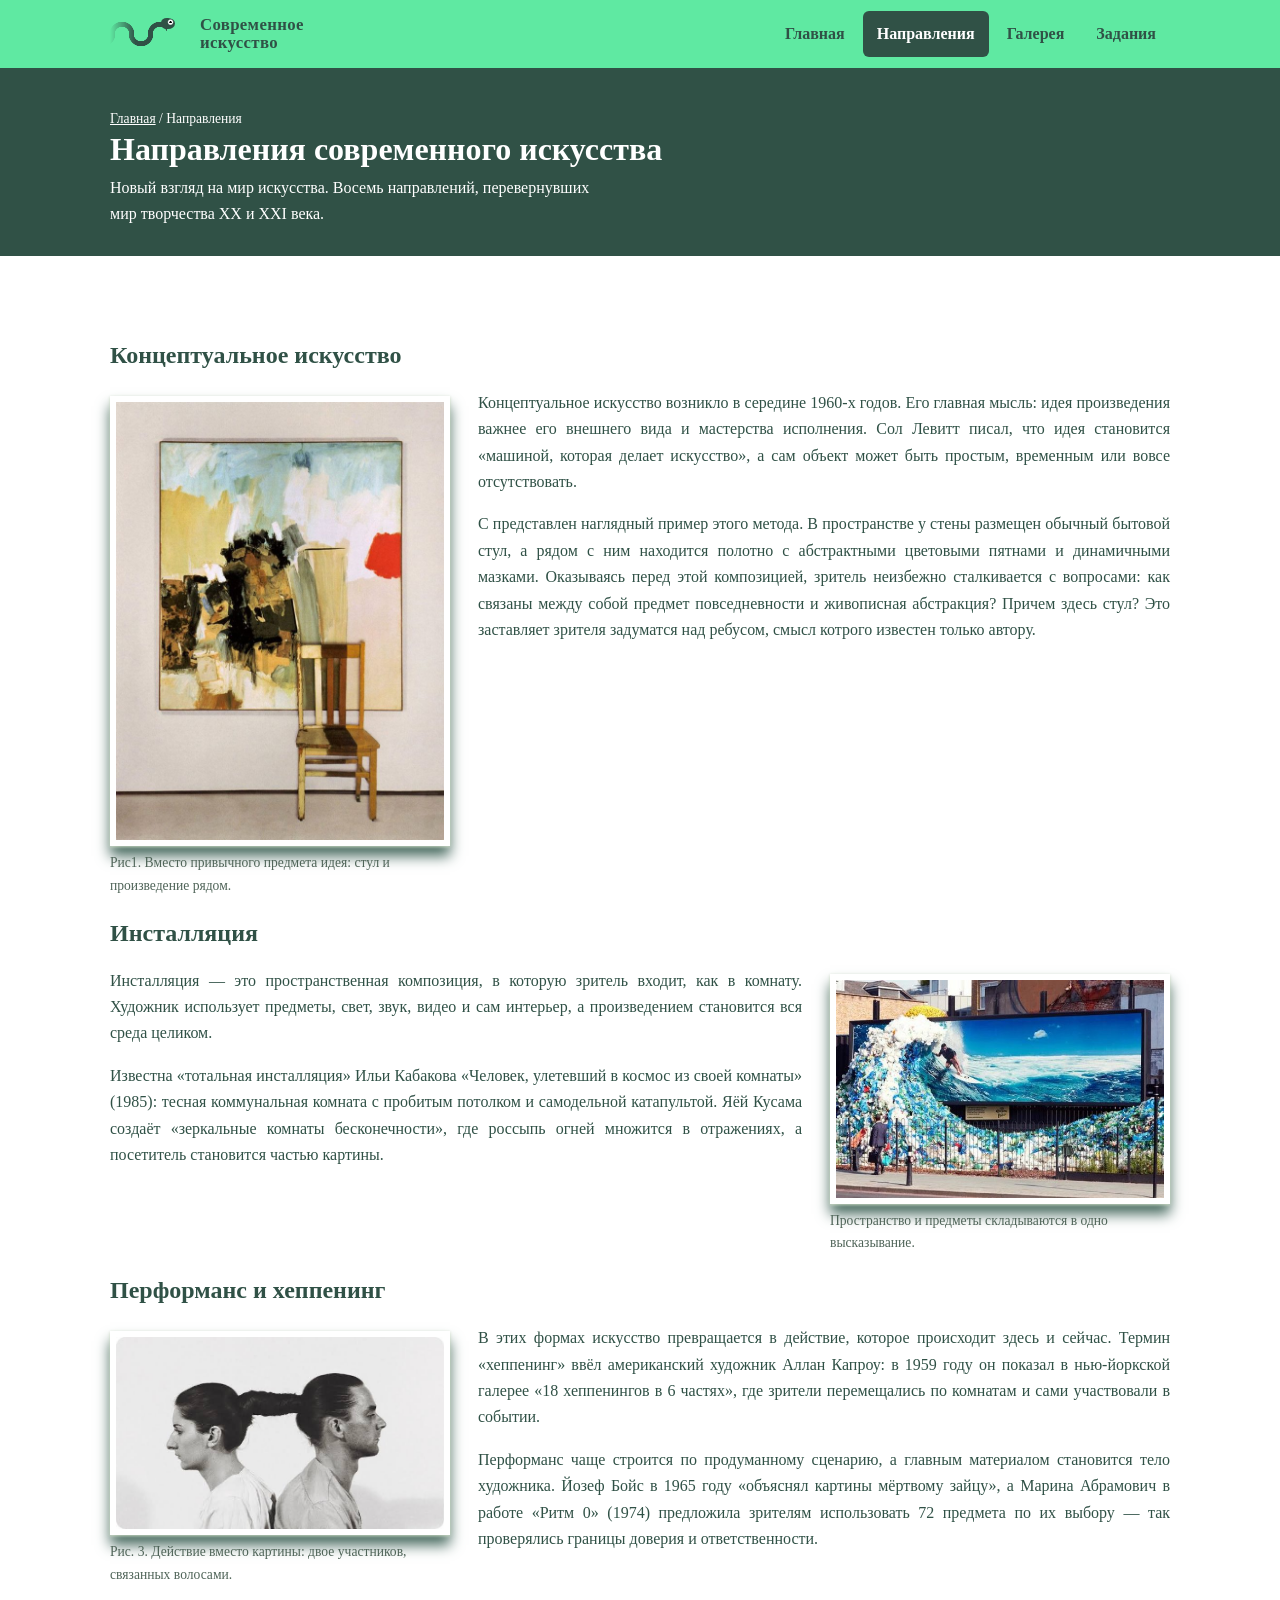
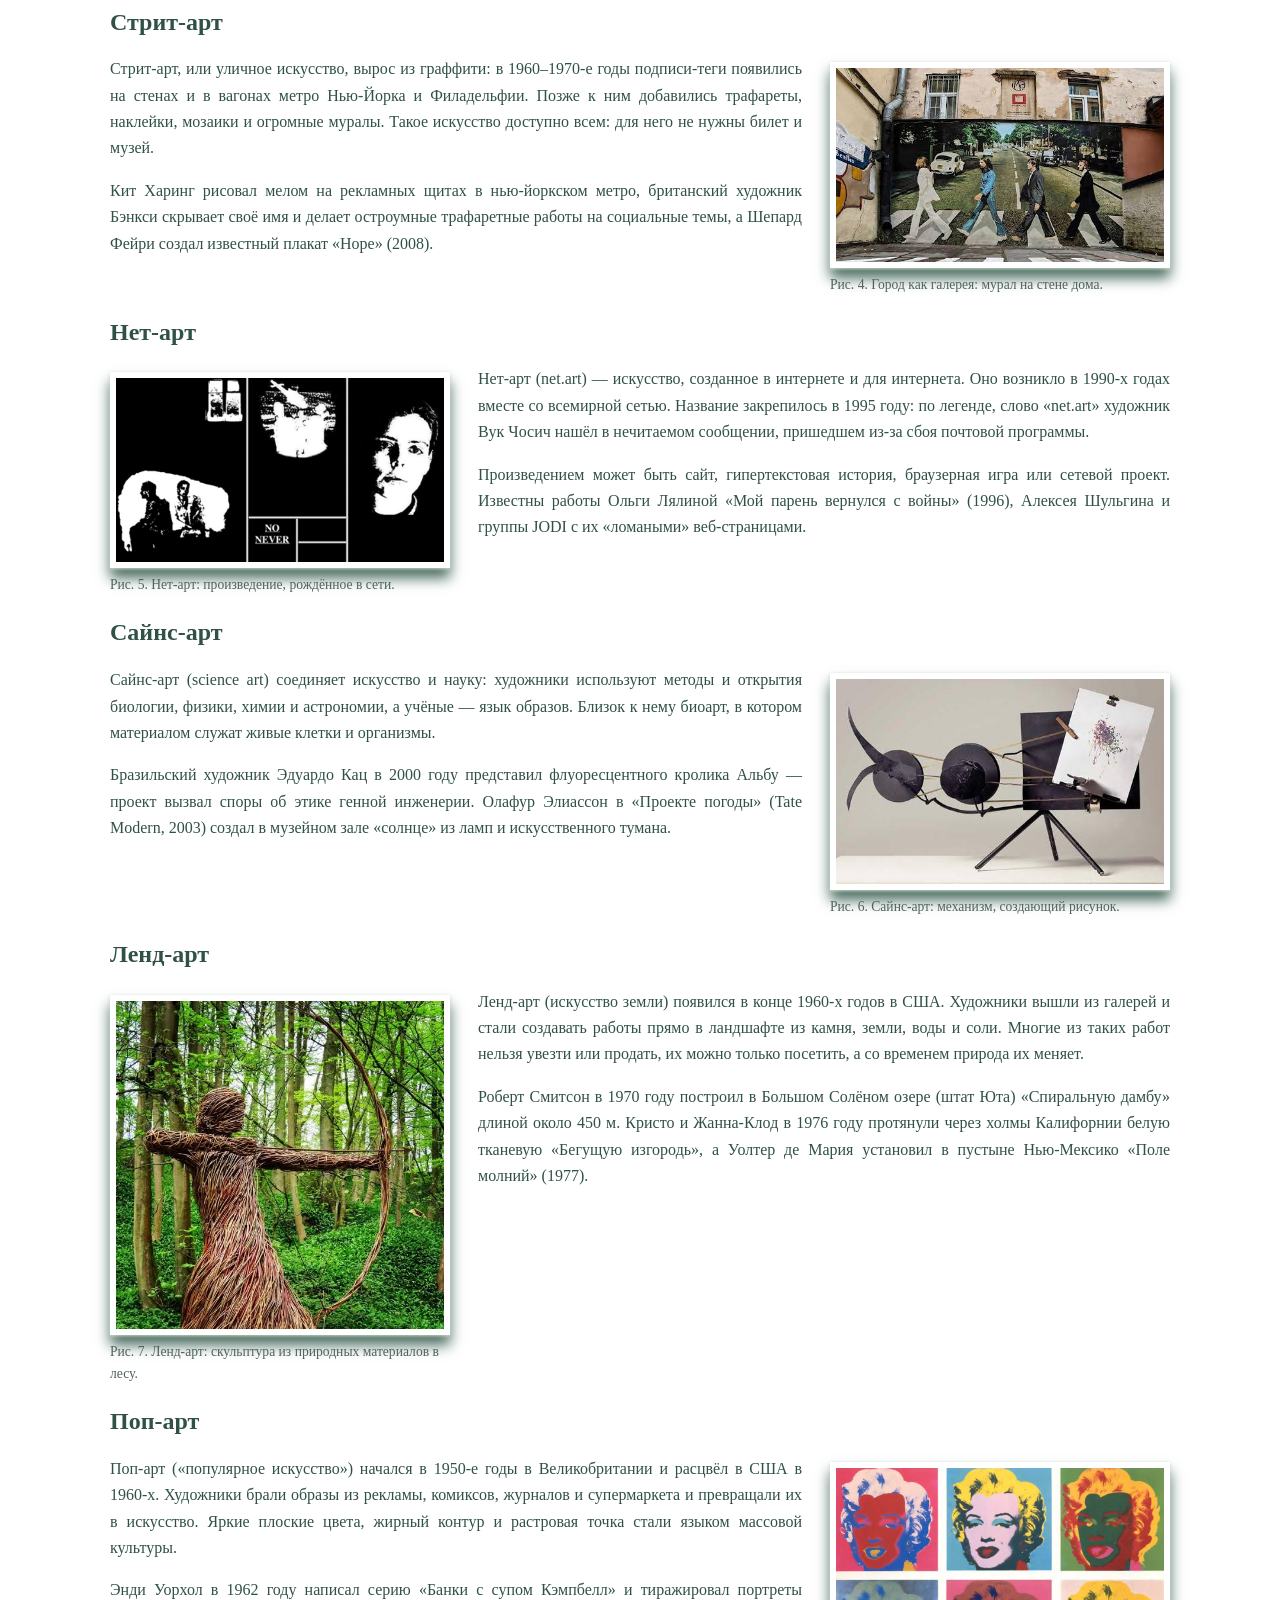
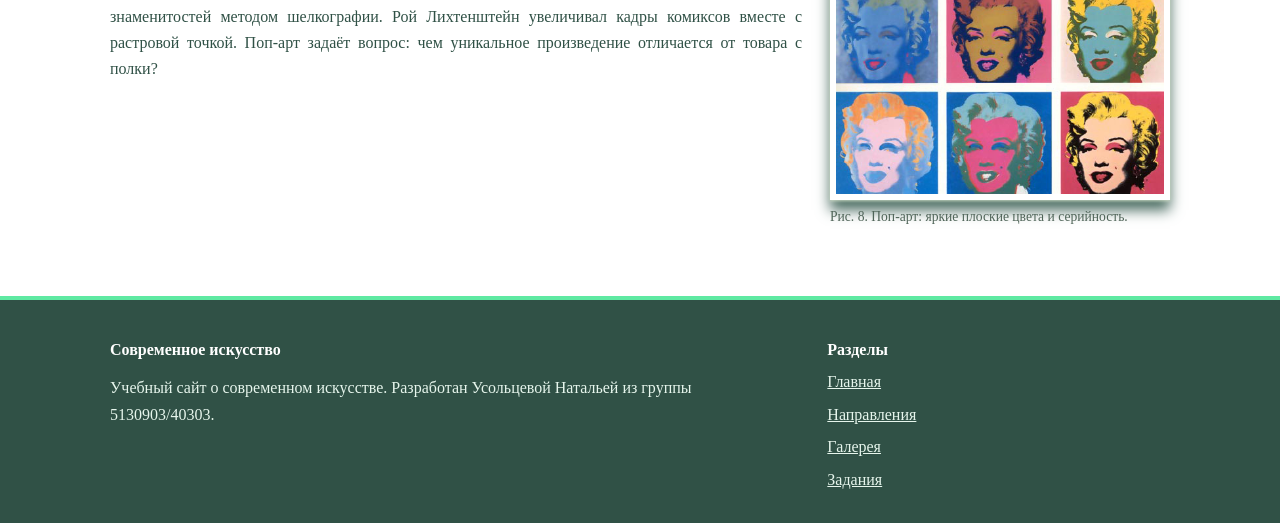
==== pages/directions.html @ 5ffe4e71 "Add files via upload" ====
<!doctype html>
<html lang="ru">
  <head>
    <meta charset="utf-8" />
    <meta name="viewport" content="width=device-width, initial-scale=1" />
    <meta name="description" content="Обзор основных направлений современного искусства." />
    <title>Направления - Современное искусство</title>
    <link rel="stylesheet" href="../css/style.css" />
  </head>
  <body>
    <header class="header">
      <div class="wrap header_inner">
        <a class="logo" href="../index.html" aria-label="Современное искусство — на главную">
          <span class="snake" aria-hidden="true"></span>
          <span class="logo_text">Современное<br />искусство</span>
        </a>
        <nav class="nav" aria-label="Основное меню">
          <input type="checkbox" id="nav-toggle" class="nav_toggle" aria-label="Открыть меню" />
          <label for="nav-toggle" class="nav_burger" aria-hidden="true"><span></span></label>
          <ul class="nav_list">
            <li><a href="../index.html">Главная</a></li>
            <li><a href="directions.html" aria-current="page">Направления</a></li>
            <li><a href="gallery.html">Галерея</a></li>
            <li><a href="labs.html">Задания</a></li>
          </ul>
        </nav>
      </div>
    </header>
    <main>
      <div class="page-title">
        <div class="wrap">
          <p class="crumbs"><a href="../index.html">Главная</a> / Направления</p>
          <h1>Направления современного искусства</h1>
          <p>
            Новый взгляд на мир искусства. Восемь направлений, перевернувших мир творчества XX и XXI века.
          </p>
        </div>
      </div>
      <article class="section">
        <div class="wrap text-flow">
          <h2 id="concept">Концептуальное искусство</h2>
          <figure class="float-left">
            <img
              src="../img/conception.jpg"
              alt="Стул у стены, рядом холст с коллажем"
              width="673"
              height="900"
              loading="lazy"
            />
            <figcaption>
              Рис1. Вместо привычного предмета идея: стул и произведение рядом.
            </figcaption>
          </figure>
          <p>
            Концептуальное искусство возникло в середине 1960-х годов. Его главная мысль: идея
            произведения важнее его внешнего вида и мастерства исполнения. Сол Левитт писал, что
            идея становится «машиной, которая делает искусство», а сам объект может быть простым,
            временным или вовсе отсутствовать.
          </p>
          <p>
            С представлен наглядный пример этого метода. В пространстве у стены размещен 
            обычный бытовой стул, а рядом с ним находится полотно с абстрактными цветовыми пятнами и 
            динамичными мазками. Оказываясь перед этой композицией, зритель неизбежно сталкивается 
            с вопросами: как связаны между собой предмет повседневности и живописная абстракция?
            Причем здесь стул? Это заставляет зрителя задуматся над ребусом, смысл котрого известен 
            только автору.       
          </p>

          <h2 id="installation">Инсталляция</h2>
          <figure class="float-right">
            <img
              src="../img/installation.jpg"
              alt="Рекламный щит с волной, перед ним волна из пластикового мусора"
              width="620"
              height="413"
              loading="lazy"
            />
            <figcaption>
              Пространство и предметы складываются в одно высказывание.
            </figcaption>
          </figure>
          <p>
            Инсталляция — это пространственная композиция, в которую зритель входит, как в комнату.
            Художник использует предметы, свет, звук, видео и сам интерьер, а произведением
            становится вся среда целиком.
          </p>
          <p>
            Известна «тотальная инсталляция» Ильи Кабакова «Человек, улетевший в космос из своей
            комнаты» (1985): тесная коммунальная комната с пробитым потолком и самодельной
            катапультой. Яёй Кусама создаёт «зеркальные комнаты бесконечности», где россыпь огней
            множится в отражениях, а посетитель становится частью картины.
          </p>

          <h2 id="performance">Перформанс и хеппенинг</h2>
          <figure class="float-left">
            <img
              src="../img/performance.jpg"
              alt="Двое людей стоят спиной друг к другу, их волосы связаны"
              width="723"
              height="423"
              loading="lazy"
            />
            <figcaption>
              Рис. 3. Действие вместо картины: двое участников, связанных волосами.
            </figcaption>
          </figure>
          <p>
            В этих формах искусство превращается в действие, которое происходит здесь и сейчас.
            Термин «хеппенинг» ввёл американский художник Аллан Капроу: в 1959 году он показал в
            нью-йоркской галерее «18 хеппенингов в 6 частях», где зрители перемещались по комнатам и
            сами участвовали в событии.
          </p>
          <p>
            Перформанс чаще строится по продуманному сценарию, а главным материалом становится тело
            художника. Йозеф Бойс в 1965 году «объяснял картины мёртвому зайцу», а Марина Абрамович
            в работе «Ритм 0» (1974) предложила зрителям использовать 72 предмета по их выбору — так
            проверялись границы доверия и ответственности.
          </p>

          <h2 id="street">Стрит-арт</h2>
          <figure class="float-right">
            <img
              src="../img/street-art.jpg"
              alt="Мурал на стене дома: люди переходят дорогу по зебре"
              width="512"
              height="302"
              loading="lazy"
            />
            <figcaption>Рис. 4. Город как галерея: мурал на стене дома.</figcaption>
          </figure>
          <p>
            Стрит-арт, или уличное искусство, вырос из граффити: в 1960–1970-е годы подписи-теги
            появились на стенах и в вагонах метро Нью-Йорка и Филадельфии. Позже к ним добавились
            трафареты, наклейки, мозаики и огромные муралы. Такое искусство доступно всем: для него
            не нужны билет и музей.
          </p>
          <p>
            Кит Харинг рисовал мелом на рекламных щитах в нью-йоркском метро, британский художник
            Бэнкси скрывает своё имя и делает остроумные трафаретные работы на социальные темы, а
            Шепард Фейри создал известный плакат «Hope» (2008).
          </p>

          <h2 id="netart">Нет-арт</h2>
          <figure class="float-left">
            <img
              src="../img/net-art.jpg"
              alt="Чёрно-белый коллаж с надписью NO NEVER"
              width="474"
              height="266"
              loading="lazy"
            />
            <figcaption>Рис. 5. Нет-арт: произведение, рождённое в сети.</figcaption>
          </figure>
          <p>
            Нет-арт (net.art) — искусство, созданное в интернете и для интернета. Оно возникло в
            1990-х годах вместе со всемирной сетью. Название закрепилось в 1995 году: по легенде,
            слово «net.art» художник Вук Чосич нашёл в нечитаемом сообщении, пришедшем из-за сбоя
            почтовой программы.
          </p>
          <p>
            Произведением может быть сайт, гипертекстовая история, браузерная игра или сетевой
            проект. Известны работы Ольги Лялиной «Мой парень вернулся с войны» (1996), Алексея
            Шульгина и группы JODI с их «ломаными» веб-страницами.
          </p>

          <h2 id="scienceart">Сайнс-арт</h2>
          <figure class="float-right">
            <img
              src="../img/science.jpg"
              alt="Механизм на штативе, рисующий на листе бумаги"
              width="500"
              height="312"
              loading="lazy"
            />
            <figcaption>Рис. 6. Сайнс-арт: механизм, создающий рисунок.</figcaption>
          </figure>
          <p>
            Сайнс-арт (science art) соединяет искусство и науку: художники используют методы и
            открытия биологии, физики, химии и астрономии, а учёные — язык образов. Близок к нему
            биоарт, в котором материалом служат живые клетки и организмы.
          </p>
          <p>
            Бразильский художник Эдуардо Кац в 2000 году представил флуоресцентного кролика Альбу —
            проект вызвал споры об этике генной инженерии. Олафур Элиассон в «Проекте погоды» (Tate
            Modern, 2003) создал в музейном зале «солнце» из ламп и искусственного тумана.
          </p>

          <h2 id="landart">Ленд-арт</h2>
          <figure class="float-left">
            <img
              src="../img/lend-art.jpg"
              alt="Скульптура лучницы из лозы среди деревьев"
              width="554"
              height="554"
              loading="lazy"
            />
            <figcaption>Рис. 7. Ленд-арт: скульптура из природных материалов в лесу.</figcaption>
          </figure>
          <p>
            Ленд-арт (искусство земли) появился в конце 1960-х годов в США. Художники вышли из
            галерей и стали создавать работы прямо в ландшафте из камня, земли, воды и соли. Многие
            из таких работ нельзя увезти или продать, их можно только посетить, а со временем
            природа их меняет.
          </p>
          <p>
            Роберт Смитсон в 1970 году построил в Большом Солёном озере (штат Юта) «Спиральную
            дамбу» длиной около 450 м. Кристо и Жанна-Клод в 1976 году протянули через холмы
            Калифорнии белую тканевую «Бегущую изгородь», а Уолтер де Мария установил в пустыне
            Нью-Мексико «Поле молний» (1977).
          </p>

          <h2 id="popart">Поп-арт</h2>
          <figure class="float-right">
            <img
              src="../img/pop-art.jpg"
              alt="Девять цветных портретов в стиле поп-арт"
              width="500"
              height="497"
              loading="lazy"
            />
            <figcaption>Рис. 8. Поп-арт: яркие плоские цвета и серийность.</figcaption>
          </figure>
          <p>
            Поп-арт («популярное искусство») начался в 1950-е годы в Великобритании и расцвёл в США
            в 1960-х. Художники брали образы из рекламы, комиксов, журналов и супермаркета и
            превращали их в искусство. Яркие плоские цвета, жирный контур и растровая точка стали
            языком массовой культуры.
          </p>
          <p>
            Энди Уорхол в 1962 году написал серию «Банки с супом Кэмпбелл» и тиражировал портреты
            знаменитостей методом шелкографии. Рой Лихтенштейн увеличивал кадры комиксов вместе с
            растровой точкой. Поп-арт задаёт вопрос: чем уникальное произведение отличается от
            товара с полки?
          </p>
        </div>
      </article>
    </main>
    <footer class="footer">
      <div class="wrap">
        <div class="footer_grid">
          <div>
            <h3>Современное искусство</h3>
            <p>
              Учебный сайт о современном искусстве. Разработан Усольцевой Натальей из группы 5130903/40303.
            </p>
          </div>
          <div>
            <h3>Разделы</h3>
            <ul>
              <li><a href="../index.html">Главная</a></li>
              <li><a href="directions.html">Направления</a></li>
              <li><a href="gallery.html">Галерея</a></li>
              <li><a href="labs.html">Задания</a></li>
            </ul>
          </div>
        </div>
      </div>
    </footer>
  </body>
</html>
---- css/style.css ----
*, *::before, *::after {
  box-sizing: border-box;
}

html {
  scroll-behavior: smooth;
}

body {
  margin: 0;
  font-family: Georgia, Palatino, serif;
  line-height: 1.65;
  color: #305146;
  background: #ffffff;
}

img {
  max-width: 100%;
  height: auto;
  display: block;
}
a {
  color: #14604a;
}

.wrap {
  width: 100%;
  max-width: 1100px;
  margin: 0 auto;
  padding: 0 20px;
}
.header {
  position: sticky;
  top: 0;
  z-index: 50;
  background: #5fe9a2;
  color: #305146;
  border-bottom: 4px solid #305146;
}
.header_inner {
  display: flex;
  align-items: center;
  justify-content: space-between;
  gap: 16px;
  min-height: 68px;
}
.nav_toggle {
  position: absolute;
  opacity: 0;
  pointer-events: none;
}
.nav_burger {
  display: none;
  cursor: pointer;
  padding: 10px;
}
.nav_burger span, .nav_burger span::before, .nav_burger span::after {
  display: block;
  width: 26px;
  height: 3px;
  background: #305146;
  border-radius: 2px;
  position: relative;
  transition:
    transform 0.25s,
    opacity 0.25s;
}
.nav_burger span::before, .nav_burger span::after {
  content: "";
  position: absolute;
  left: 0;
}
.nav_burger span::before {
  top: -8px;
}
.nav_burger span::after {
  top: 8px;
}

.nav_list {
  display: flex;
  flex-wrap: nowrap;
  gap: 4px;
  list-style: none;
  margin: 0;
  padding: 0;
}
.nav_list a {
  display: block;
  padding: 10px 14px;
  border-radius: 6px;
  color: #305146;
  text-decoration: none;
  font-weight: 600;
  white-space: nowrap;
  transition:
    background 0.2s,
    color 0.2s;
}
.nav_list a:hover {
  background: #305146;
  color: #ffffff;
}
.nav_list a[aria-current="page"] {
  background: #305146;
  color: #ffffff;
}

@media (max-width: 860px) {
  .nav_burger {
    display: block;
  }
  .nav {
    position: static;
  }
  .nav_list {
    position: absolute;
    left: 0;
    right: 0;
    top: 100%;
    flex-direction: column;
    gap: 0;
    padding: 8px 20px 16px;
    background: #5fe9a2;
    border-bottom: 4px solid #305146;
    display: none;
  }
  .nav_toggle:checked ~ .nav_list {
    display: flex;
  }
  .nav_list a {
    padding: 14px 8px;
    border-bottom: 1px solid #305146;
    border-radius: 0;
  }
  .nav_toggle:checked + .nav_burger span {
    background: transparent;
  }
  .nav_toggle:checked + .nav_burger span::before {
    transform: translateY(8px) rotate(45deg);
  }
  .nav_toggle:checked + .nav_burger span::after {
    transform: translateY(-8px) rotate(-45deg);
  }
  .nav_toggle:focus-visible + .nav_burger {
    outline: 2px solid #305146;
  }
}

.hero {
  background: #305146;
  color: #fff;
}
.hero_inner {
  display: grid;
  grid-template-columns: 1fr;
  align-items: center;
  gap: 32px;
  padding-top: 48px;
  padding-bottom: 48px;
}
.hero_eyebrow {
  text-transform: uppercase;
  letter-spacing: 0.16em;
  font-size: 11px;
  font-weight: 700;
  margin-bottom: 12px;
}
.hero p {
  color: #e6f5ec;
  max-width: 60ch;
}
.btn {
  display: inline-block;
  padding: 12px 24px;
  background: #238048;
  color: #fff;
  text-decoration: none;
  font-weight: 700;
  border-radius: 6px;
  border: 2px solid #238048;
  transition:
    background 0.2s,
    color 0.2s;
}
.btn:hover {
  background: transparent;
  color: #238048;
}
.btn_ghost {
  background: transparent;
  color: #ffffff;
  border-color: #ffffff;
  margin-left: 8px;
}
.btn_ghost:hover {
  background: #ffffff;
  color: #305146;
}
@media (max-width: 760px) {
  .hero_inner {
    grid-template-columns: 1fr;
    padding-top: 32px;
    padding-bottom: 40px;
  }
  .hero img {
    box-shadow: 6px 6px 0 #238048;
  }
  .btn_ghost {
    margin: 8px 0 0;
  }
}
.section {
  padding: 56px 0;
}

.text-flow {
  display: flow-root;
}
.text-flow p {
  text-align: justify;
  hyphens: auto;
}
.text-flow figure {
  margin: 0 0 12px;
}
.float-left {
  float: left;
  width: 42%;
  max-width: 340px;
  margin: 6px 28px 12px 0 !important;
}
.float-right {
  float: right;
  width: 42%;
  max-width: 340px;
  margin: 6px 0 12px 28px !important;
}
.text-flow figcaption {
  font-size: 0.85rem;
  color: #4f6458;
  padding-top: 6px;
}
.text-flow figure img {
  width: 100%;
  border: 6px solid #fff;
  box-shadow:  0 1px 3px #cedcc6, 
               0 10px 13px #46695e;
}
@media (max-width: 600px) {
  .float-left,
  .float-right {
    float: none;
    width: 100%;
    max-width: none;
    margin: 0 0 16px !important;
  }
  .text-flow p {
    text-align: left;
  }
}
.task {
  background: #fff;
  border: 1px solid #cddcc3;
  border-radius: 6px;
  padding: 24px;
  margin-bottom: 28px;
}
.task_demo {
  display: flex;
  flex-wrap: wrap;
  gap: 32px;
  align-items: flex-start;
}

.logo {
  display: flex;
  align-items: center;
  gap: 12px;
  color: #305146;
  text-decoration: none;
  flex-shrink: 0;
}
.logo_text {
  font-size: 1.05rem;
  font-weight: 700;
  line-height: 1.1;
  letter-spacing: 0.02em;
}
.snake {
  position: relative;
  display: block;
  width: 78px;
  height: 24px;
}
.snake::before {
  content: "";
  position: absolute;
  left: 0;
  top: 0;
  width: 57px;
  height: 24px;
  background:
    radial-gradient(
        circle at 12px 12px,
        transparent 0 7px,
        #305146 7.5px 9px,
        #305146 10.3px 12px,
        transparent 12.5px
      )
      0 0 / 38px 12px repeat-x,
    radial-gradient(
        circle at 12px 0,
        transparent 0 7px,
        #305146 7.5px 9px,
        #305146 10.3px 12px,
        transparent 12.5px
      )
      19px 12px / 38px 12px repeat-x;
  -webkit-mask-image: linear-gradient(to right, transparent 0, #000000 45%);
  mask-image: linear-gradient(to right, transparent 0, #000000 45%);
  animation: snake-move 1.6s linear infinite;
}
.snake::after {
  content: "";
  position: absolute;
  left: 51px;
  top: -4px;
  width: 14px;
  height: 11px;
  border-radius: 50% 60% 60% 50%;
  background:
    radial-gradient(circle at 68% 38%, #000000 0 1px, #ffffff 1.3px 2px, transparent 3.2px),
    #305146;
  animation: snake-head 1.6s linear infinite;
}
@keyframes snake-move {
  from {
    background-position:
      38px 0,
      57px 12px;
  }
  to {
    background-position:
      0 0,
      19px 12px;
  }
}
@keyframes snake-head {
  0% {
    transform: translateY(6.9px) rotate(55deg);
    box-shadow: 7px 0 0 -5px #d33a2c;
  }
  4.2% {
    transform: translateY(13.3px) rotate(55deg);
    box-shadow: 7px 0 0 -5px #d33a2c;
  }
  8.3% {
    transform: translateY(17.4px) rotate(55deg);
    box-shadow: 7px 0 0 -5px #d33a2c;
  }
  12.5% {
    transform: translateY(19.2px) rotate(41.1deg);
    box-shadow: 7px 0 0 -5px #d33a2c;
  }
  16.7% {
    transform: translateY(20.3px) rotate(29.4deg);
    box-shadow: 12px 0 0 -5px #d33a2c;
  }
  20.8% {
    transform: translateY(21px) rotate(18.9deg);
    box-shadow: 12px 0 0 -5px #d33a2c;
  }
  25% {
    transform: translateY(21.4px) rotate(9.1deg);
    box-shadow: 7px 0 0 -5px #d33a2c;
  }
  29.2% {
    transform: translateY(21.5px) rotate(-0.5deg);
    box-shadow: 7px 0 0 -5px #d33a2c;
  }
  33.3% {
    transform: translateY(21.4px) rotate(-10.1deg);
    box-shadow: 7px 0 0 -5px #d33a2c;
  }
  37.5% {
    transform: translateY(20.9px) rotate(-20deg);
    box-shadow: 7px 0 0 -5px #d33a2c;
  }
  41.7% {
    transform: translateY(20.2px) rotate(-30.6deg);
    box-shadow: 12px 0 0 -5px #d33a2c;
  }
  45.8% {
    transform: translateY(19px) rotate(-42.5deg);
    box-shadow: 12px 0 0 -5px #d33a2c;
  }
  50% {
    transform: translateY(17.1px) rotate(-55deg);
    box-shadow: 7px 0 0 -5px #d33a2c;
  }
  54.2% {
    transform: translateY(10.7px) rotate(-55deg);
    box-shadow: 7px 0 0 -5px #d33a2c;
  }
  58.3% {
    transform: translateY(6.6px) rotate(-55deg);
    box-shadow: 7px 0 0 -5px #d33a2c;
  }
  62.5% {
    transform: translateY(4.8px) rotate(-41.1deg);
    box-shadow: 7px 0 0 -5px #d33a2c;
  }
  66.7% {
    transform: translateY(3.7px) rotate(-29.4deg);
    box-shadow: 12px 0 0 -5px #d33a2c;
  }
  70.8% {
    transform: translateY(3px) rotate(-18.9deg);
    box-shadow: 12px 0 0 -5px #d33a2c;
  }
  75% {
    transform: translateY(2.6px) rotate(-9.1deg);
    box-shadow: 7px 0 0 -5px #d33a2c;
  }
  79.2% {
    transform: translateY(2.5px) rotate(0.5deg);
    box-shadow: 7px 0 0 -5px #d33a2c;
  }
  83.3% {
    transform: translateY(2.6px) rotate(10.1deg);
    box-shadow: 7px 0 0 -5px #d33a2c;
  }
  87.5% {
    transform: translateY(3.1px) rotate(20deg);
    box-shadow: 7px 0 0 -5px #d33a2c;
  }
  91.7% {
    transform: translateY(3.8px) rotate(30.6deg);
    box-shadow: 12px 0 0 -5px #d33a2c;
  }
  95.8% {
    transform: translateY(5px) rotate(42.5deg);
    box-shadow: 12px 0 0 -5px #d33a2c;
  }
  100% {
    transform: translateY(6.9px) rotate(55deg);
    box-shadow: 7px 0 0 -5px #d33a2c;
  }
}
@media (prefers-reduced-motion: reduce) {
  .snake::before,
  .snake::after {
    animation: none;
  }
}
@media (max-width: 380px) {
  .snake {
    zoom: 0.8;
  }
}

body {
  min-height: 100vh;
  display: flex;
  flex-direction: column;
}
main {
  flex: 1 0 auto;
}
h1, h2, h3 {
  line-height: 1.2;
}
.text-flow h2 {
  clear: both;
  padding-top: 0.4em;
}

.section_alt {
  background: #f1faf5;
  border-top: 1px solid #cddcc3;
  border-bottom: 1px solid #cddcc3;
}
.section_head {
  max-width: 62ch;
  margin-bottom: 28px;
}
.section_head p {
  color: #4f6458;
}

.cards {
  display: grid;
  grid-template-columns: repeat(auto-fit, minmax(240px, 1fr));
  gap: 24px;
}
.card {
  background: #ffffff;
  border: 1px solid #cddcc3;
  border-radius: 6px;
  overflow: hidden;
  display: flex;
  flex-direction: column;
  transition:
    transform 0.2s,
    box-shadow 0.2s;
}
.card:hover {
  transform: translateY(-4px);
  box-shadow:  0 1px 3px #cedcc6, 
               0 10px 13px #46695e;
}
.card img {
  width: 100%;
  aspect-ratio: 4 / 3;
  object-fit: cover;
}
.card_body {
  padding: 16px 18px 20px;
}
.card_body h3 {
  margin: 0 0 8px;
}
.card_body p {
  margin: 0;
  color: #4f6458;
  font-size: 0.95rem;
}

blockquote {
  display: flow-root;
  margin: 28px 0;
  padding: 18px 24px;
  border-left: 6px solid #238048;
  background: #f1faf5;
  font-size: 1.15rem;
}
blockquote cite {
  display: block;
  margin-top: 8px;
  font-size: 0.85rem;
  color: #4f6458;
}
.list-check {
  padding-left: 1.2em;
}
.list-check li {
  margin-bottom: 0.4em;
}

.page-title {
  background: #305146;
  padding: 36px 0 28px;
  color: #ffffff;
}
.page-title h1 {
  margin: 0 0 6px;
}
.page-title p {
  margin: 0;
  max-width: 60ch;
}
.crumbs {
  font-size: 0.85rem;
  margin-bottom: 10px;
}
.crumbs a {
  color: #ffffff;
}

.gallery {
  display: grid;
  grid-template-columns: repeat(auto-fill, minmax(260px, 1fr));
  gap: 20px;
}
.gallery figure {
  margin: 0;
  background: #ffffff;
  border: 1px solid #cddcc3;
  border-radius: 6px;
  overflow: hidden;
}
.gallery img {
  width: 100%;
  aspect-ratio: 4 / 3;
  object-fit: cover;
  transition: transform 0.35s;
}
.gallery figure:hover img {
  transform: scale(1.06);
}
.gallery .frame {
  overflow: hidden;
}
.gallery figcaption {
  padding: 10px 14px;
  font-size: 0.9rem;
}
.gallery figcaption b {
  display: block;
  font-size: 1rem;
}

.footer {
  background: #305146;
  color: #e6f5ec;
  border-top: 4px solid #5fe9a2;
  padding: 40px 0 24px;
  margin-top: auto;
}
.footer_grid {
  display: grid;
  grid-template-columns: 2fr 1fr;
  gap: 32px;
}
.footer h3 {
  color:#ffffff;
  font-size: 1rem;
  margin: 0 0 10px;
}
.footer ul {
  list-style: none;
  margin: 0;
  padding: 0;
}
.footer li {
  margin-bottom: 6px;
}
.footer a {
  color: #e6f5ec;
}
.footer a:hover {
  color: #70c192;
}
@media (max-width: 700px) {
  .footer_grid {
    grid-template-columns: 1fr;
    gap: 20px;
  }
}
h2[id] {
  scroll-margin-top: 90px;
}

a.card {
  text-decoration: none;
  color: #305146;
}
a.card h3, a.card p {
  text-decoration: none;
}
a.card:hover h3 {
  color: #14604a;
}
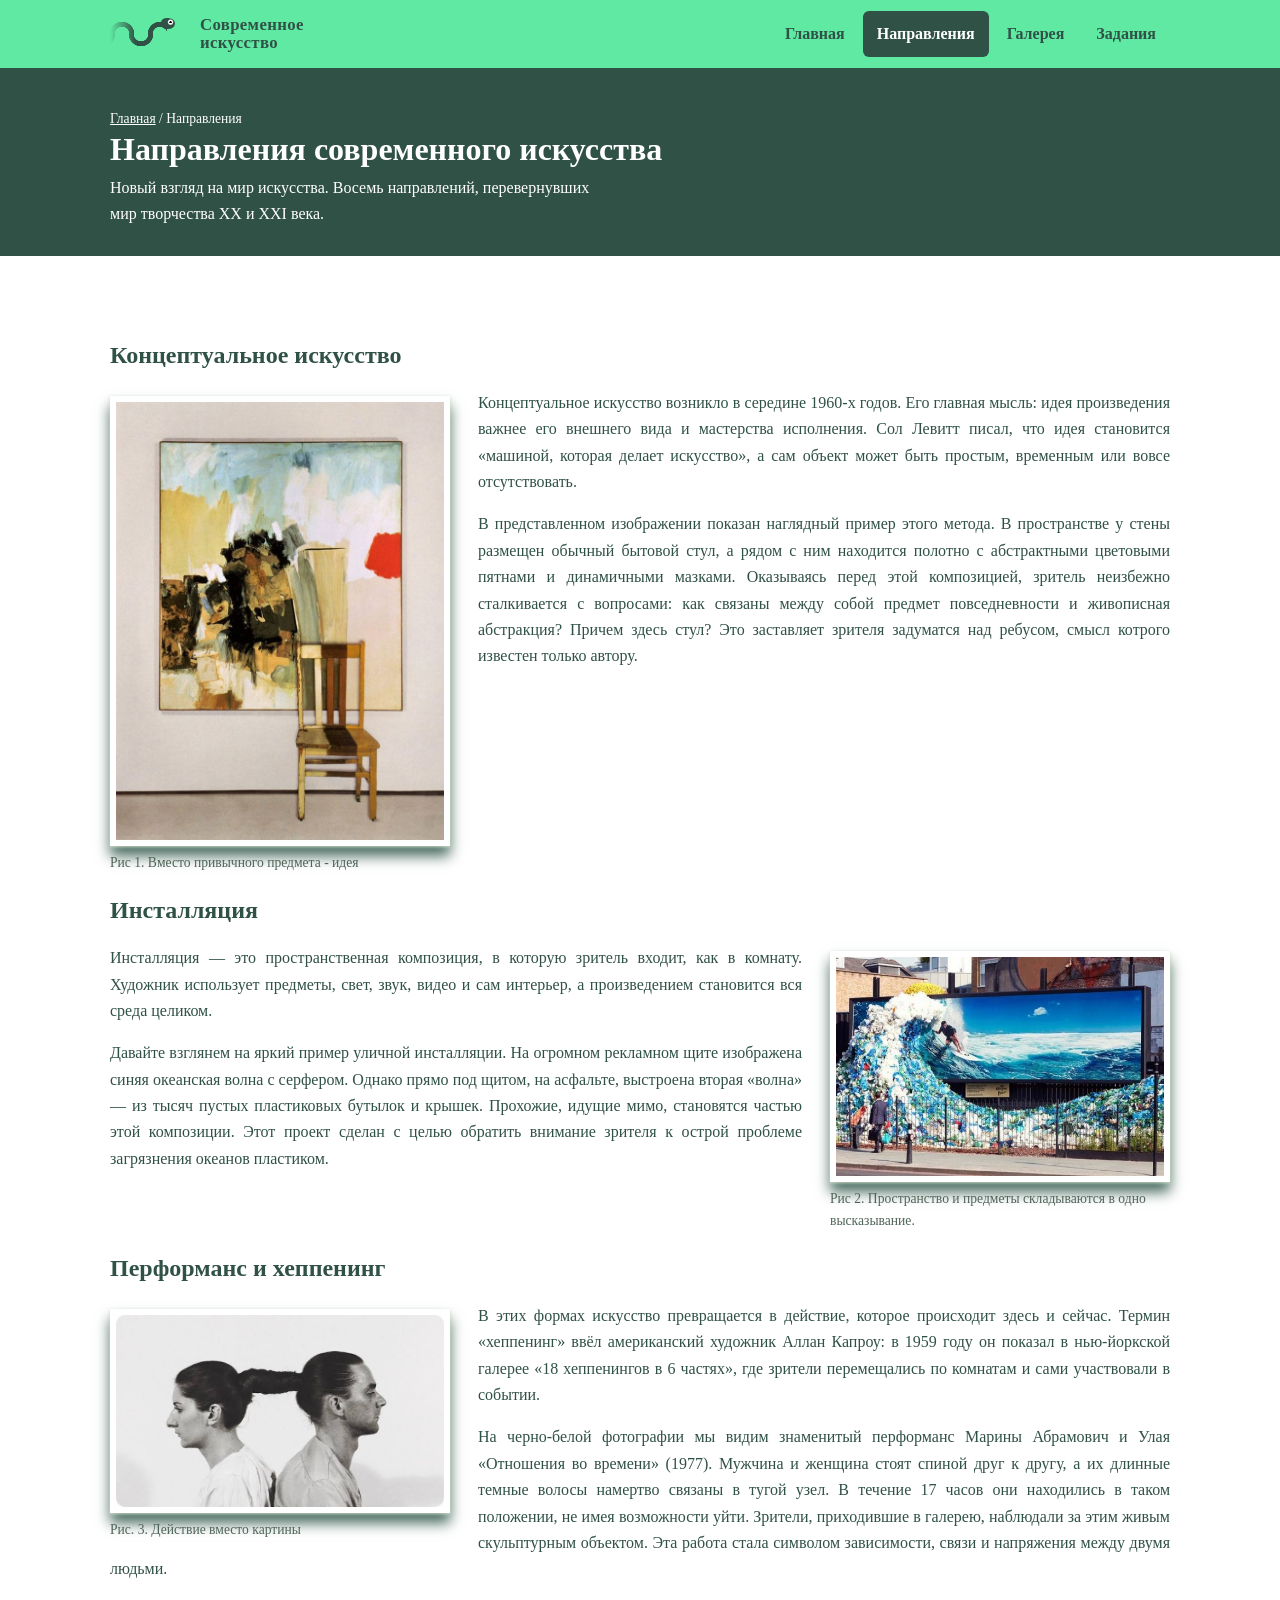
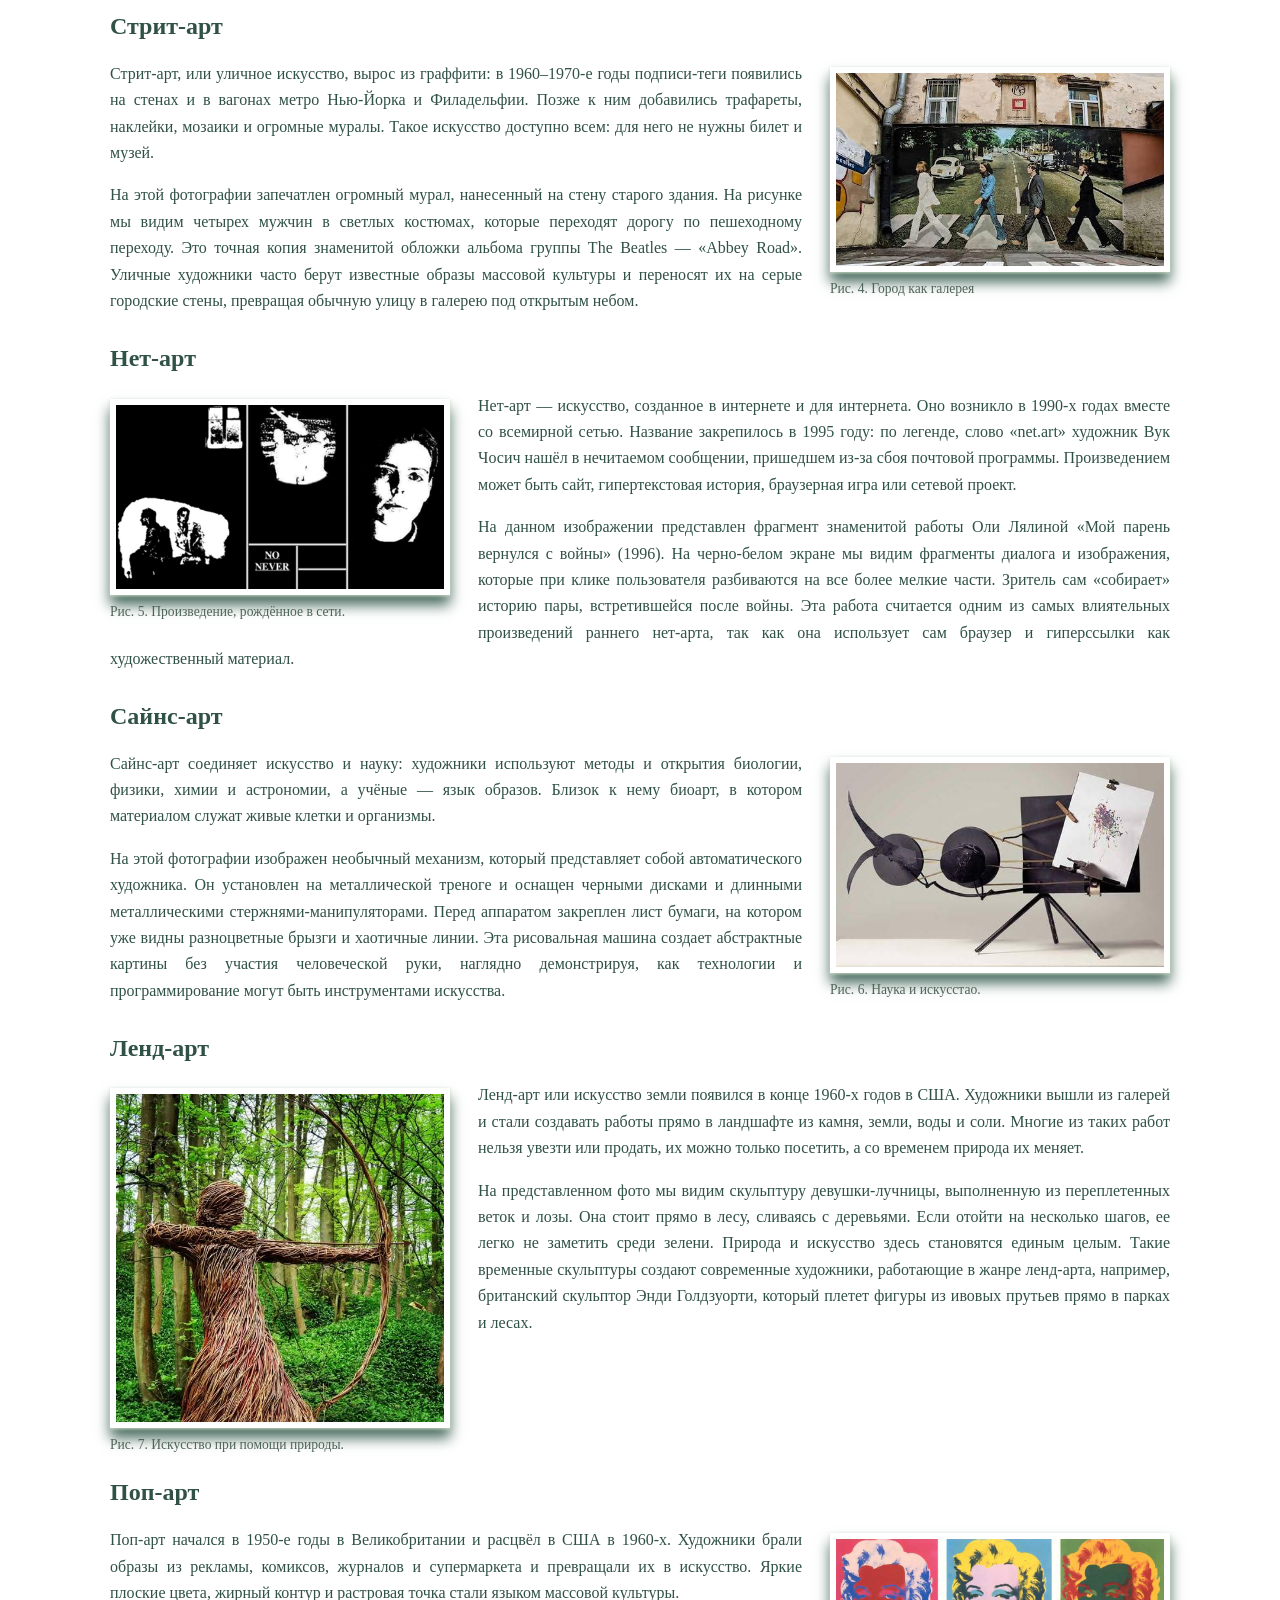
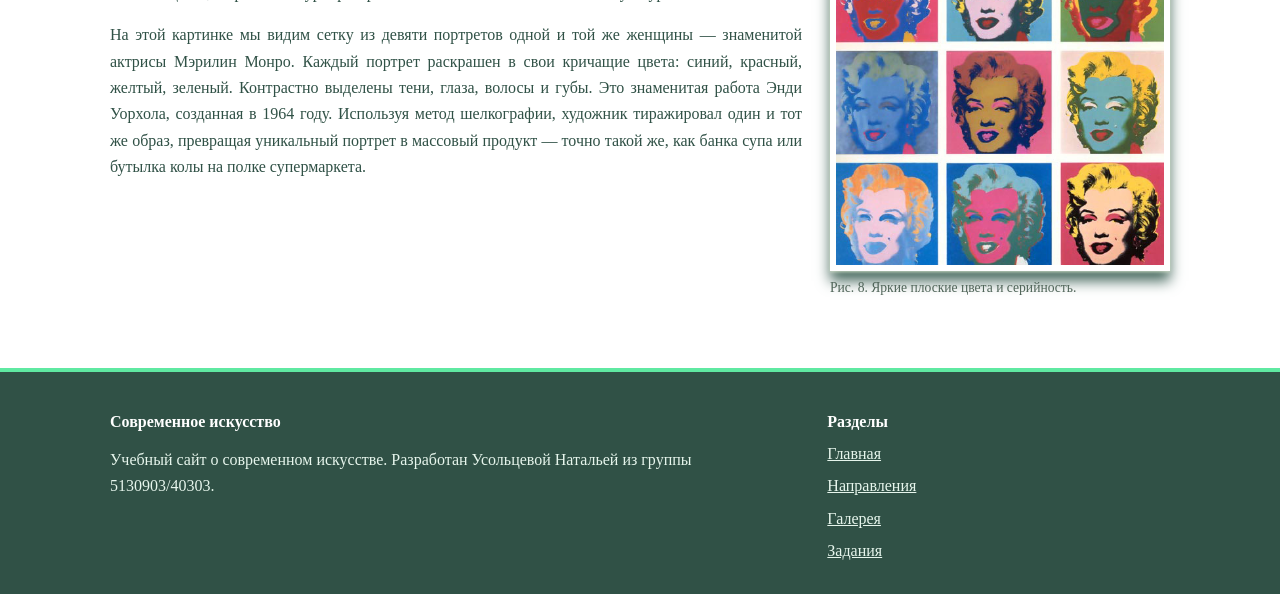
==== commit d0e02a69: "Update directions.html" ====
--- a/pages/directions.html
+++ b/pages/directions.html
@@ -48,7 +48,7 @@
               loading="lazy"
             />
             <figcaption>
-              Рис1. Вместо привычного предмета идея: стул и произведение рядом.
+              Рис 1. Вместо привычного предмета - идея
             </figcaption>
           </figure>
           <p>
@@ -58,7 +58,7 @@
             временным или вовсе отсутствовать.
           </p>
           <p>
-            С представлен наглядный пример этого метода. В пространстве у стены размещен 
+            В представленном изображении показан наглядный пример этого метода. В пространстве у стены размещен 
             обычный бытовой стул, а рядом с ним находится полотно с абстрактными цветовыми пятнами и 
             динамичными мазками. Оказываясь перед этой композицией, зритель неизбежно сталкивается 
             с вопросами: как связаны между собой предмет повседневности и живописная абстракция?
@@ -76,7 +76,7 @@
               loading="lazy"
             />
             <figcaption>
-              Пространство и предметы складываются в одно высказывание.
+              Рис 2. Пространство и предметы складываются в одно высказывание.
             </figcaption>
           </figure>
           <p>
@@ -85,10 +85,11 @@
             становится вся среда целиком.
           </p>
           <p>
-            Известна «тотальная инсталляция» Ильи Кабакова «Человек, улетевший в космос из своей
-            комнаты» (1985): тесная коммунальная комната с пробитым потолком и самодельной
-            катапультой. Яёй Кусама создаёт «зеркальные комнаты бесконечности», где россыпь огней
-            множится в отражениях, а посетитель становится частью картины.
+            Давайте взглянем на яркий пример уличной инсталляции. На огромном рекламном щите
+             изображена синяя океанская волна с серфером. Однако прямо под щитом, на асфальте, 
+             выстроена вторая «волна» — из тысяч пустых пластиковых бутылок и крышек. 
+            Прохожие, идущие мимо, становятся частью этой композиции. Этот проект сделан с целью
+            обратить внимание зрителя к острой проблеме загрязнения океанов пластиком.
           </p>
 
           <h2 id="performance">Перформанс и хеппенинг</h2>
@@ -101,7 +102,7 @@
               loading="lazy"
             />
             <figcaption>
-              Рис. 3. Действие вместо картины: двое участников, связанных волосами.
+              Рис. 3. Действие вместо картины
             </figcaption>
           </figure>
           <p>
@@ -111,10 +112,12 @@
             сами участвовали в событии.
           </p>
           <p>
-            Перформанс чаще строится по продуманному сценарию, а главным материалом становится тело
-            художника. Йозеф Бойс в 1965 году «объяснял картины мёртвому зайцу», а Марина Абрамович
-            в работе «Ритм 0» (1974) предложила зрителям использовать 72 предмета по их выбору — так
-            проверялись границы доверия и ответственности.
+             На черно-белой фотографии мы видим знаменитый перформанс Марины Абрамович и Улая 
+            «Отношения во времени» (1977). Мужчина и женщина стоят спиной друг к другу, а их 
+            длинные темные волосы намертво связаны в тугой узел. В течение 17 часов они находились 
+            в таком положении, не имея возможности уйти. Зрители, приходившие в галерею, наблюдали 
+            за этим живым скульптурным объектом. Эта работа стала символом зависимости, связи и 
+            напряжения между двумя людьми.
           </p>
 
           <h2 id="street">Стрит-арт</h2>
@@ -126,7 +129,7 @@
               height="302"
               loading="lazy"
             />
-            <figcaption>Рис. 4. Город как галерея: мурал на стене дома.</figcaption>
+            <figcaption>Рис. 4. Город как галерея</figcaption>
           </figure>
           <p>
             Стрит-арт, или уличное искусство, вырос из граффити: в 1960–1970-е годы подписи-теги
@@ -135,9 +138,12 @@
             не нужны билет и музей.
           </p>
           <p>
-            Кит Харинг рисовал мелом на рекламных щитах в нью-йоркском метро, британский художник
-            Бэнкси скрывает своё имя и делает остроумные трафаретные работы на социальные темы, а
-            Шепард Фейри создал известный плакат «Hope» (2008).
+            На этой фотографии запечатлен огромный мурал, нанесенный на стену старого здания. 
+            На рисунке мы видим четырех мужчин в светлых костюмах, которые переходят дорогу по 
+            пешеходному переходу. Это точная копия знаменитой обложки альбома группы The Beatles — 
+            «Abbey Road». Уличные художники часто берут известные образы массовой культуры и 
+            переносят их на серые городские стены, превращая обычную улицу в галерею под открытым 
+            небом.
           </p>
 
           <h2 id="netart">Нет-арт</h2>
@@ -149,19 +155,23 @@
               height="266"
               loading="lazy"
             />
-            <figcaption>Рис. 5. Нет-арт: произведение, рождённое в сети.</figcaption>
-          </figure>
-          <p>
-            Нет-арт (net.art) — искусство, созданное в интернете и для интернета. Оно возникло в
+            <figcaption>Рис. 5. Произведение, рождённое в сети.</figcaption>
+          </figure>
+          <p>
+            Нет-арт  — искусство, созданное в интернете и для интернета. Оно возникло в
             1990-х годах вместе со всемирной сетью. Название закрепилось в 1995 году: по легенде,
             слово «net.art» художник Вук Чосич нашёл в нечитаемом сообщении, пришедшем из-за сбоя
-            почтовой программы.
-          </p>
-          <p>
-            Произведением может быть сайт, гипертекстовая история, браузерная игра или сетевой
-            проект. Известны работы Ольги Лялиной «Мой парень вернулся с войны» (1996), Алексея
-            Шульгина и группы JODI с их «ломаными» веб-страницами.
-          </p>
+            почтовой программы. Произведением может быть сайт, гипертекстовая история, браузерная игра или сетевой
+            проект.
+          </p>
+          <p>
+            На данном изображении представлен фрагмент знаменитой работы Оли Лялиной 
+            «Мой парень вернулся с войны» (1996). На черно-белом экране мы видим 
+            фрагменты диалога и изображения, которые при клике пользователя разбиваются 
+            на все более мелкие части. Зритель сам «собирает» историю пары, встретившейся 
+            после войны. Эта работа считается одним из самых влиятельных произведений 
+            раннего нет-арта, так как она использует сам браузер и гиперссылки как 
+            художественный материал. </p>
 
           <h2 id="scienceart">Сайнс-арт</h2>
           <figure class="float-right">
@@ -172,17 +182,21 @@
               height="312"
               loading="lazy"
             />
-            <figcaption>Рис. 6. Сайнс-арт: механизм, создающий рисунок.</figcaption>
-          </figure>
-          <p>
-            Сайнс-арт (science art) соединяет искусство и науку: художники используют методы и
+            <figcaption>Рис. 6. Наука и искусстао.</figcaption>
+          </figure>
+          <p>
+            Сайнс-арт соединяет искусство и науку: художники используют методы и
             открытия биологии, физики, химии и астрономии, а учёные — язык образов. Близок к нему
             биоарт, в котором материалом служат живые клетки и организмы.
           </p>
           <p>
-            Бразильский художник Эдуардо Кац в 2000 году представил флуоресцентного кролика Альбу —
-            проект вызвал споры об этике генной инженерии. Олафур Элиассон в «Проекте погоды» (Tate
-            Modern, 2003) создал в музейном зале «солнце» из ламп и искусственного тумана.
+            На этой фотографии изображен необычный механизм, который представляет собой 
+            автоматического художника. Он установлен на металлической треноге и оснащен 
+            черными дисками и длинными металлическими стержнями-манипуляторами. Перед аппаратом 
+            закреплен лист бумаги, на котором уже видны разноцветные брызги и хаотичные линии. 
+            Эта рисовальная машина создает абстрактные картины без участия человеческой руки, 
+            наглядно демонстрируя, как технологии и программирование могут быть инструментами 
+            искусства.
           </p>
 
           <h2 id="landart">Ленд-арт</h2>
@@ -194,19 +208,21 @@
               height="554"
               loading="lazy"
             />
-            <figcaption>Рис. 7. Ленд-арт: скульптура из природных материалов в лесу.</figcaption>
-          </figure>
-          <p>
-            Ленд-арт (искусство земли) появился в конце 1960-х годов в США. Художники вышли из
+            <figcaption>Рис. 7. Искусство при помощи природы.</figcaption>
+          </figure>
+          <p>
+            Ленд-арт или искусство земли появился в конце 1960-х годов в США. Художники вышли из
             галерей и стали создавать работы прямо в ландшафте из камня, земли, воды и соли. Многие
             из таких работ нельзя увезти или продать, их можно только посетить, а со временем
             природа их меняет.
           </p>
           <p>
-            Роберт Смитсон в 1970 году построил в Большом Солёном озере (штат Юта) «Спиральную
-            дамбу» длиной около 450 м. Кристо и Жанна-Клод в 1976 году протянули через холмы
-            Калифорнии белую тканевую «Бегущую изгородь», а Уолтер де Мария установил в пустыне
-            Нью-Мексико «Поле молний» (1977).
+             На представленном фото мы видим скульптуру девушки-лучницы, выполненную из 
+            переплетенных веток и лозы. Она стоит прямо в лесу, сливаясь с деревьями. Если отойти 
+            на несколько шагов, ее легко не заметить среди зелени. Природа и искусство здесь 
+            становятся единым целым. Такие временные скульптуры создают современные художники, 
+            работающие в жанре ленд-арта, например, британский скульптор Энди Голдзуорти, который 
+            плетет фигуры из ивовых прутьев прямо в парках и лесах.
           </p>
 
           <h2 id="popart">Поп-арт</h2>
@@ -218,19 +234,22 @@
               height="497"
               loading="lazy"
             />
-            <figcaption>Рис. 8. Поп-арт: яркие плоские цвета и серийность.</figcaption>
-          </figure>
-          <p>
-            Поп-арт («популярное искусство») начался в 1950-е годы в Великобритании и расцвёл в США
+            <figcaption>Рис. 8. Яркие плоские цвета и серийность.</figcaption>
+          </figure>
+          <p>
+            Поп-арт начался в 1950-е годы в Великобритании и расцвёл в США
             в 1960-х. Художники брали образы из рекламы, комиксов, журналов и супермаркета и
             превращали их в искусство. Яркие плоские цвета, жирный контур и растровая точка стали
             языком массовой культуры.
           </p>
           <p>
-            Энди Уорхол в 1962 году написал серию «Банки с супом Кэмпбелл» и тиражировал портреты
-            знаменитостей методом шелкографии. Рой Лихтенштейн увеличивал кадры комиксов вместе с
-            растровой точкой. Поп-арт задаёт вопрос: чем уникальное произведение отличается от
-            товара с полки?
+            На этой картинке мы видим сетку из девяти портретов одной и той же женщины — 
+            знаменитой актрисы Мэрилин Монро. Каждый портрет раскрашен в свои кричащие цвета: 
+            синий, красный, желтый, зеленый. Контрастно выделены тени, глаза, волосы и губы. 
+            Это знаменитая работа Энди Уорхола, созданная в 1964 году. Используя метод 
+            шелкографии, художник тиражировал один и тот же образ, превращая уникальный портрет 
+            в массовый продукт — точно такой же, как банка супа или бутылка колы на полке 
+            супермаркета.
           </p>
         </div>
       </article>
@@ -247,10 +266,10 @@
           <div>
             <h3>Разделы</h3>
             <ul>
-              <li><a href="../index.html">Главная</a></li>
-              <li><a href="directions.html">Направления</a></li>
-              <li><a href="gallery.html">Галерея</a></li>
-              <li><a href="labs.html">Задания</a></li>
+              <li><a href="index.html">Главная</a></li>
+              <li><a href="pages/directions.html">Направления</a></li>
+              <li><a href="pages/gallery.html">Галерея</a></li>
+              <li><a href="pages/labs.html">Задания</a></li>
             </ul>
           </div>
         </div>
